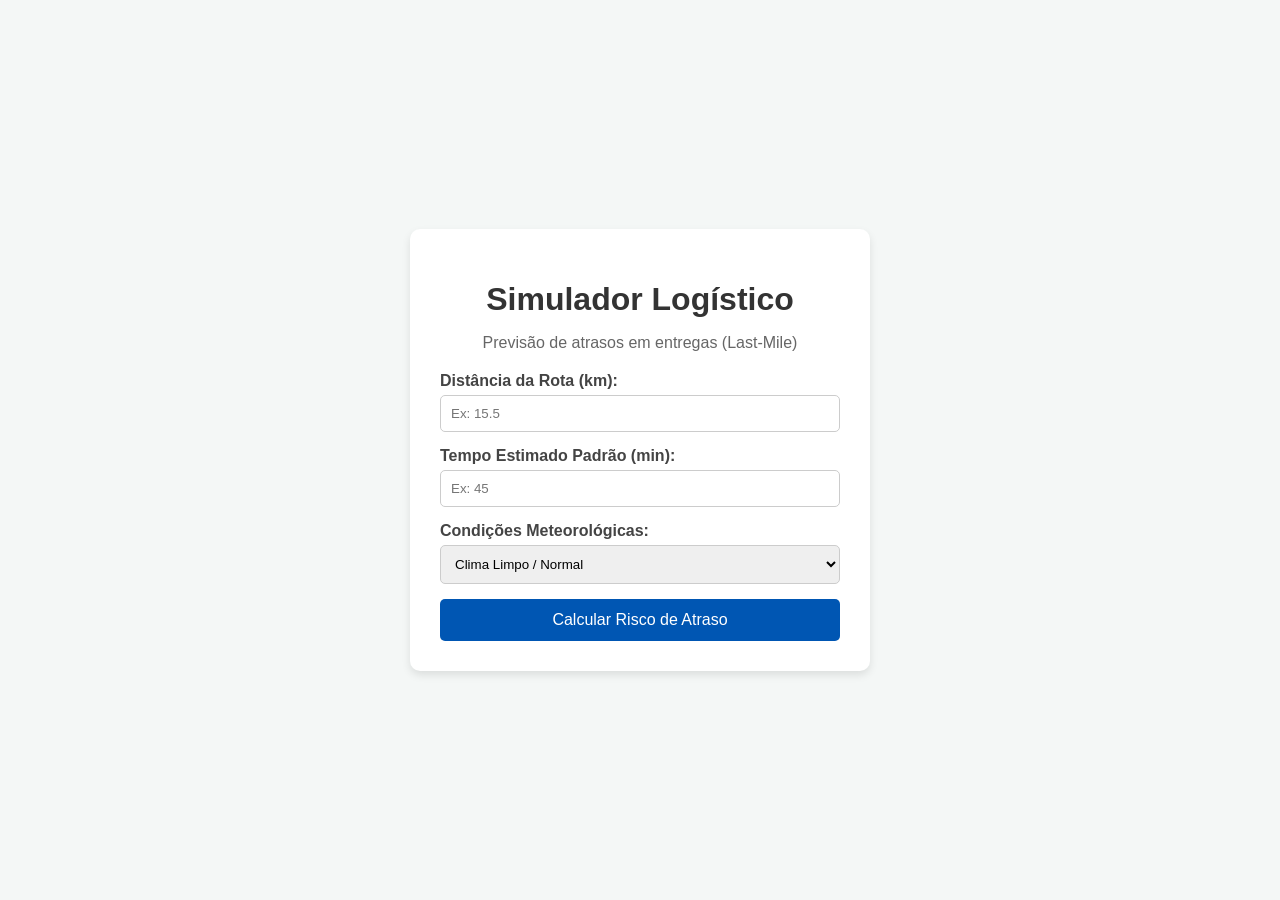
==== frontend/index.html @ e98363b5 "Commit inicial" ====
<!DOCTYPE html>
<html lang="pt-BR">
<head>
    <meta charset="UTF-8">
    <meta name="viewport" content="width=device-width, initial-scale=1.0">
    <title>Previsão de Atraso Last-Mile</title>
    <link rel="stylesheet" href="style.css">
</head>
<body>
    <div class="container">
        <h1>Simulador Logístico</h1>
        <p>Previsão de atrasos em entregas (Last-Mile)</p>

        <form id="form-previsao">
            <div class="form-group">
                <label for="distancia_km">Distância da Rota (km):</label>
                <input type="number" id="distancia_km" step="0.1" required placeholder="Ex: 15.5">
            </div>

            <div class="form-group">
                <label for="tempo_estimado_min">Tempo Estimado Padrão (min):</label>
                <input type="number" id="tempo_estimado_min" required placeholder="Ex: 45">
            </div>

            <div class="form-group">
                <label for="clima_severo">Condições Meteorológicas:</label>
                <select id="clima_severo">
                    <option value="0">Clima Limpo / Normal</option>
                    <option value="1">Chuva Forte / Clima Severo</option>
                </select>
            </div>

            <button type="submit">Calcular Risco de Atraso</button>
        </form>

        <div id="resultado-card" class="oculto">
            <h2 id="status-texto"></h2>
            <p>Probabilidade de Atraso: <span id="probabilidade-valor"></span></p>
        </div>
    </div>

    <script src="script.js"></script>
</body>
</html>
---- frontend/style.css ----
body {
    font-family: 'Segoe UI', Tahoma, Geneva, Verdana, sans-serif;
    background-color: #f4f7f6;
    display: flex;
    justify-content: center;
    align-items: center;
    height: 100vh;
    margin: 0;
}

.container {
    background-color: white;
    padding: 30px;
    border-radius: 10px;
    box-shadow: 0 4px 8px rgba(0,0,0,0.1);
    width: 100%;
    max-width: 400px;
}

h1 { color: #333; margin-bottom: 5px; text-align: center;}
p { color: #666; text-align: center; margin-bottom: 20px;}

.form-group { margin-bottom: 15px; }

label { display: block; font-weight: bold; margin-bottom: 5px; color: #444;}

input, select {
    width: 100%;
    padding: 10px;
    border: 1px solid #ccc;
    border-radius: 5px;
    box-sizing: border-box;
}

button {
    width: 100%;
    padding: 12px;
    background-color: #0056b3;
    color: white;
    border: none;
    border-radius: 5px;
    font-size: 16px;
    cursor: pointer;
    transition: background-color 0.3s;
}

button:hover { background-color: #004494; }

.oculto { display: none; }

#resultado-card {
    margin-top: 20px;
    padding: 15px;
    border-radius: 5px;
    text-align: center;
}

.risco-alto { background-color: #f8d7da; color: #721c24; border: 1px solid #f5c6cb; }
.risco-baixo { background-color: #d4edda; color: #155724; border: 1px solid #c3e6cb; }
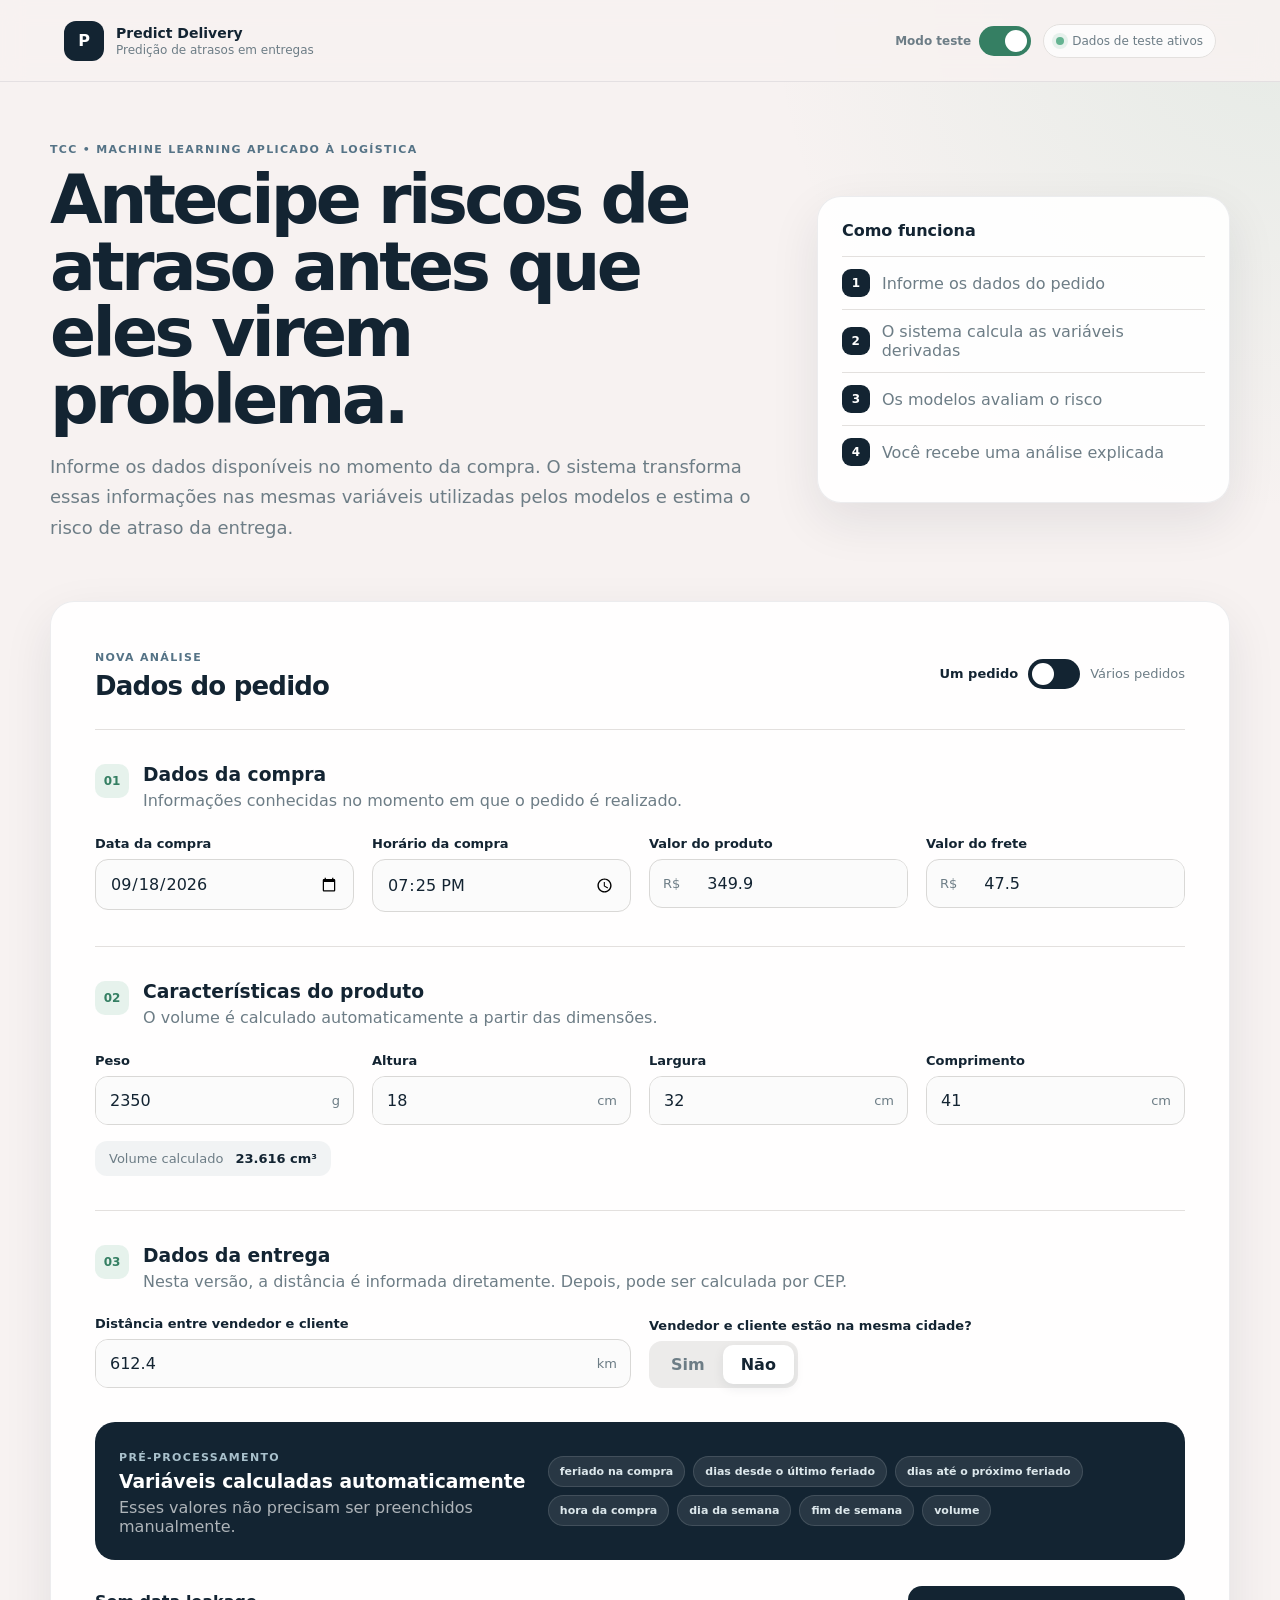
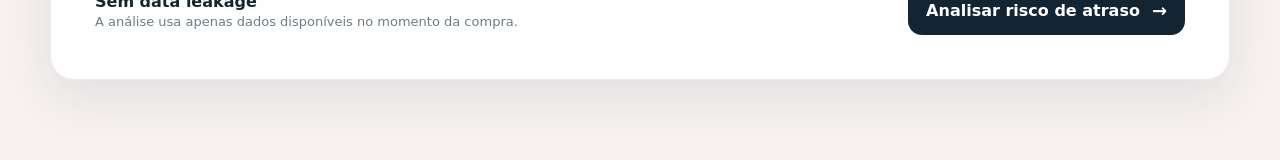
==== commit 5ce4f50e: "feat: add mock prediction functionality and batch analysis results" ====
--- a/frontend/index.html
+++ b/frontend/index.html
@@ -1,44 +1,287 @@
 <!DOCTYPE html>
 <html lang="pt-BR">
 <head>
-    <meta charset="UTF-8">
-    <meta name="viewport" content="width=device-width, initial-scale=1.0">
-    <title>Previsão de Atraso Last-Mile</title>
-    <link rel="stylesheet" href="style.css">
+  <meta charset="UTF-8" />
+  <meta name="viewport" content="width=device-width, initial-scale=1.0" />
+  <title>Predição de Atrasos em Entregas</title>
+  <link rel="stylesheet" href="css/style.css" />
 </head>
 <body>
-    <div class="container">
-        <h1>Simulador Logístico</h1>
-        <p>Previsão de atrasos em entregas (Last-Mile)</p>
-
-        <form id="form-previsao">
-            <div class="form-group">
-                <label for="distancia_km">Distância da Rota (km):</label>
-                <input type="number" id="distancia_km" step="0.1" required placeholder="Ex: 15.5">
-            </div>
-
-            <div class="form-group">
-                <label for="tempo_estimado_min">Tempo Estimado Padrão (min):</label>
-                <input type="number" id="tempo_estimado_min" required placeholder="Ex: 45">
-            </div>
-
-            <div class="form-group">
-                <label for="clima_severo">Condições Meteorológicas:</label>
-                <select id="clima_severo">
-                    <option value="0">Clima Limpo / Normal</option>
-                    <option value="1">Chuva Forte / Clima Severo</option>
-                </select>
-            </div>
-
-            <button type="submit">Calcular Risco de Atraso</button>
-        </form>
-
-        <div id="resultado-card" class="oculto">
-            <h2 id="status-texto"></h2>
-            <p>Probabilidade de Atraso: <span id="probabilidade-valor"></span></p>
-        </div>
+  <header class="topbar">
+    <div class="brand">
+      <div class="brand-mark">P</div>
+      <div>
+        <strong>Predict Delivery</strong>
+        <span>Predição de atrasos em entregas</span>
+      </div>
     </div>
-
-    <script src="script.js"></script>
+    <div class="topbar-actions">
+      <div class="app-mode-control">
+        <span id="appModeLabel">Modo teste</span>
+        <button type="button" id="appModeSwitch" class="mode-switch" role="switch" aria-checked="true"
+          aria-label="Alternar entre modo teste e API">
+          <span class="switch-thumb"></span>
+        </button>
+      </div>
+      <div class="api-status" id="apiStatus">
+        <span class="status-dot"></span>
+        <span>Verificando backend...</span>
+      </div>
+    </div>
+  </header>
+
+  <main class="page-shell">
+    <section class="hero">
+      <div>
+        <span class="eyebrow">TCC • Machine Learning aplicado à logística</span>
+        <h1>Antecipe riscos de atraso antes que eles virem problema.</h1>
+        <p>
+          Informe os dados disponíveis no momento da compra. O sistema transforma
+          essas informações nas mesmas variáveis utilizadas pelos modelos e estima
+          o risco de atraso da entrega.
+        </p>
+      </div>
+      <aside class="hero-card">
+        <strong>Como funciona</strong>
+        <div class="flow-step"><span>1</span> Informe os dados do pedido</div>
+        <div class="flow-step"><span>2</span> O sistema calcula as variáveis derivadas</div>
+        <div class="flow-step"><span>3</span> Os modelos avaliam o risco</div>
+        <div class="flow-step"><span>4</span> Você recebe uma análise explicada</div>
+      </aside>
+    </section>
+
+    <section class="form-card">
+      <div class="section-heading">
+        <div>
+          <span class="eyebrow">Nova análise</span>
+          <h2 id="analysisTitle">Dados do pedido</h2>
+        </div>
+        <div class="simulation-mode" role="group" aria-label="Modo de simulação">
+          <span id="singleModeLabel" class="mode-label active">Um pedido</span>
+          <button type="button" id="simulationMode" class="mode-switch" role="switch"
+            aria-checked="false" aria-label="Simular vários pedidos por CSV"
+            aria-describedby="singleModeLabel batchModeLabel" aria-controls="predictionForm batchPanel">
+            <span class="switch-thumb"></span>
+          </button>
+          <span id="batchModeLabel" class="mode-label">Vários pedidos</span>
+        </div>
+      </div>
+
+      <form id="predictionForm">
+        <div class="form-section">
+          <div class="form-section-title">
+            <span class="number">01</span>
+            <div>
+              <h3>Dados da compra</h3>
+              <p>Informações conhecidas no momento em que o pedido é realizado.</p>
+            </div>
+          </div>
+
+          <div class="grid grid-4">
+            <label>
+              <span>Data da compra</span>
+              <input id="purchaseDate" name="purchaseDate" type="date" required />
+            </label>
+
+            <label>
+              <span>Horário da compra</span>
+              <input id="purchaseTime" name="purchaseTime" type="time" required />
+            </label>
+
+            <label>
+              <span>Valor do produto</span>
+              <div class="input-prefix">
+                <span>R$</span>
+                <input id="price" name="price" type="number" step="0.01" min="0" required />
+              </div>
+            </label>
+
+            <label>
+              <span>Valor do frete</span>
+              <div class="input-prefix">
+                <span>R$</span>
+                <input id="freightValue" name="freightValue" type="number" step="0.01" min="0" required />
+              </div>
+            </label>
+          </div>
+        </div>
+
+        <div class="form-section">
+          <div class="form-section-title">
+            <span class="number">02</span>
+            <div>
+              <h3>Características do produto</h3>
+              <p>O volume é calculado automaticamente a partir das dimensões.</p>
+            </div>
+          </div>
+
+          <div class="grid grid-4">
+            <label>
+              <span>Peso</span>
+              <div class="input-suffix">
+                <input id="weight" name="weight" type="number" step="1" min="1" required />
+                <span>g</span>
+              </div>
+            </label>
+
+            <label>
+              <span>Altura</span>
+              <div class="input-suffix">
+                <input id="height" name="height" type="number" step="0.1" min="0.1" required />
+                <span>cm</span>
+              </div>
+            </label>
+
+            <label>
+              <span>Largura</span>
+              <div class="input-suffix">
+                <input id="width" name="width" type="number" step="0.1" min="0.1" required />
+                <span>cm</span>
+              </div>
+            </label>
+
+            <label>
+              <span>Comprimento</span>
+              <div class="input-suffix">
+                <input id="length" name="length" type="number" step="0.1" min="0.1" required />
+                <span>cm</span>
+              </div>
+            </label>
+          </div>
+
+          <div class="derived-box">
+            <span>Volume calculado</span>
+            <strong id="volumePreview">0 cm³</strong>
+          </div>
+        </div>
+
+        <div class="form-section">
+          <div class="form-section-title">
+            <span class="number">03</span>
+            <div>
+              <h3>Dados da entrega</h3>
+              <p>Nesta versão, a distância é informada diretamente. Depois, pode ser calculada por CEP.</p>
+            </div>
+          </div>
+
+          <div class="grid grid-2">
+            <label>
+              <span>Distância entre vendedor e cliente</span>
+              <div class="input-suffix">
+                <input id="distance" name="distance" type="number" step="0.1" min="0" required />
+                <span>km</span>
+              </div>
+            </label>
+
+            <label class="toggle-field">
+              <span>Vendedor e cliente estão na mesma cidade?</span>
+              <div class="segmented" role="group" aria-label="Mesma cidade">
+                <button type="button" class="segmented-option active" data-value="1">Sim</button>
+                <button type="button" class="segmented-option" data-value="0">Não</button>
+              </div>
+              <input type="hidden" id="sameCity" value="1" />
+            </label>
+          </div>
+        </div>
+
+        <div class="features-preview">
+          <div>
+            <span class="eyebrow">Pré-processamento</span>
+            <h3>Variáveis calculadas automaticamente</h3>
+            <p>Esses valores não precisam ser preenchidos manualmente.</p>
+          </div>
+          <div class="feature-chips" id="featureChips">
+            <span>feriado na compra</span>
+            <span>dias desde o último feriado</span>
+            <span>dias até o próximo feriado</span>
+            <span>hora da compra</span>
+            <span>dia da semana</span>
+            <span>fim de semana</span>
+            <span>volume</span>
+          </div>
+        </div>
+
+        <div class="submit-row">
+          <div class="privacy-note">
+            <strong>Sem data leakage</strong>
+            <span>A análise usa apenas dados disponíveis no momento da compra.</span>
+          </div>
+          <button type="submit" class="button primary" id="submitButton">
+            <span>Analisar risco de atraso</span>
+            <span class="arrow">→</span>
+          </button>
+        </div>
+      </form>
+
+      <form id="batchPanel" aria-labelledby="batchTitle" hidden>
+        <div class="form-section">
+          <div class="form-section-title">
+            <span class="number">01</span>
+            <div>
+              <h3 id="batchTitle">Adicionar arquivo CSV</h3>
+              <p>Selecione um arquivo com os pedidos que deseja analisar em conjunto.</p>
+            </div>
+          </div>
+          <div class="csv-upload">
+            <label for="csvFile"><span>Arquivo de pedidos</span></label>
+            <input id="csvFile" name="csvFile" type="file" accept=".csv,text/csv"
+              aria-describedby="csvHelp csvStatus" />
+            <p id="csvHelp">Formato .csv. O arquivo será enviado para análise quando você clicar no botão abaixo.</p>
+            <p id="csvStatus" role="status" aria-live="polite">Nenhum arquivo selecionado.</p>
+            <div class="csv-actions">
+              <a class="button ghost compact" href="exemplo-pedidos.csv" download>Baixar CSV de exemplo</a>
+              <button type="button" class="button ghost compact" id="removeCsv" hidden>Remover arquivo</button>
+            </div>
+          </div>
+        </div>
+
+        <div class="features-preview">
+          <div>
+            <span class="eyebrow">Pré-processamento</span>
+            <h3>Variáveis calculadas automaticamente</h3>
+            <p>O sistema aplica o mesmo tratamento a todos os pedidos do arquivo.</p>
+          </div>
+          <div class="feature-chips">
+            <span>feriado na compra</span>
+            <span>dias desde o último feriado</span>
+            <span>dias até o próximo feriado</span>
+            <span>hora da compra</span>
+            <span>dia da semana</span>
+            <span>fim de semana</span>
+            <span>volume</span>
+          </div>
+        </div>
+
+        <div class="submit-row">
+          <div class="privacy-note">
+            <strong>Análise em lote</strong>
+            <span>Todos os pedidos do arquivo serão enviados para a análise de risco.</span>
+          </div>
+          <button type="submit" class="button primary" id="batchSubmitButton" disabled>
+            <span>Analisar risco de atraso</span>
+            <span class="arrow">→</span>
+          </button>
+        </div>
+      </form>
+    </section>
+  </main>
+
+  <div class="loading-overlay hidden" id="loadingOverlay" aria-live="polite">
+    <div class="loading-card">
+      <div class="spinner"></div>
+      <h2>Analisando pedido...</h2>
+      <p>O sistema está processando as informações e executando os modelos preditivos.</p>
+      <div class="loading-steps">
+        <div class="loading-step active"><span></span>Processando informações da compra</div>
+        <div class="loading-step"><span></span>Calculando variáveis derivadas</div>
+        <div class="loading-step"><span></span>Executando modelos preditivos</div>
+        <div class="loading-step"><span></span>Preparando a explicação do resultado</div>
+      </div>
+    </div>
+  </div>
+
+  <script src="js/app-mode.js"></script>
+  <script src="js/mock-data.js"></script>
+  <script src="js/form.js"></script>
 </body>
-</html>+</html>
--- a/frontend/css/style.css
+++ b/frontend/css/style.css
@@ -0,0 +1,1023 @@
+:root {
+  --bg: #f7f2f1;
+  --surface: #ffffff;
+  --navy: #132432;
+  --navy-soft: #203746;
+  --green: #64b391;
+  --orange: #ff7d49;
+  --blue-gray: #557386;
+  --teal: #5a9f8d;
+  --muted: #6d7d86;
+  --line: #e3e0de;
+  --shadow: 0 18px 50px rgba(19, 36, 50, 0.09);
+  --radius: 24px;
+  --radius-sm: 15px;
+}
+
+* {
+  box-sizing: border-box;
+}
+
+html {
+  scroll-behavior: smooth;
+}
+
+body {
+  margin: 0;
+  font-family: Inter, ui-sans-serif, system-ui, -apple-system, BlinkMacSystemFont, "Segoe UI", sans-serif;
+  color: var(--navy);
+  background:
+    radial-gradient(circle at top right, rgba(100,179,145,.12), transparent 32rem),
+    var(--bg);
+  min-height: 100vh;
+}
+
+button, input {
+  font: inherit;
+}
+
+a {
+  color: inherit;
+  text-decoration: none;
+}
+
+.topbar {
+  min-height: 82px;
+  padding: 18px clamp(20px, 5vw, 72px);
+  display: flex;
+  align-items: center;
+  justify-content: space-between;
+  border-bottom: 1px solid rgba(19,36,50,.08);
+  background: rgba(247,242,241,.88);
+  backdrop-filter: blur(12px);
+  position: sticky;
+  top: 0;
+  z-index: 20;
+}
+
+.brand {
+  display: flex;
+  align-items: center;
+  gap: 12px;
+}
+
+.brand-mark {
+  width: 40px;
+  height: 40px;
+  border-radius: 12px;
+  display: grid;
+  place-items: center;
+  background: var(--navy);
+  color: white;
+  font-weight: 800;
+}
+
+.brand strong,
+.brand span {
+  display: block;
+}
+
+.brand strong {
+  font-size: 14px;
+}
+
+.brand span {
+  color: var(--muted);
+  font-size: 12px;
+  margin-top: 2px;
+}
+
+.api-status {
+  display: flex;
+  gap: 8px;
+  align-items: center;
+  padding: 9px 12px;
+  border: 1px solid var(--line);
+  border-radius: 999px;
+  color: var(--muted);
+  font-size: 12px;
+  background: rgba(255,255,255,.7);
+}
+
+.status-dot {
+  width: 8px;
+  height: 8px;
+  border-radius: 50%;
+  background: #c8a063;
+  box-shadow: 0 0 0 4px rgba(200,160,99,.13);
+}
+
+.api-status.online .status-dot {
+  background: var(--green);
+  box-shadow: 0 0 0 4px rgba(100,179,145,.15);
+}
+
+.api-status.offline .status-dot {
+  background: var(--orange);
+  box-shadow: 0 0 0 4px rgba(255,125,73,.15);
+}
+
+.page-shell {
+  width: min(1180px, calc(100% - 40px));
+  margin: 0 auto;
+  padding: 56px 0 80px;
+}
+
+.hero {
+  display: grid;
+  grid-template-columns: 1.4fr .8fr;
+  gap: 44px;
+  align-items: center;
+  margin-bottom: 40px;
+}
+
+.hero h1,
+.result-header h1 {
+  font-size: clamp(38px, 6vw, 68px);
+  line-height: .98;
+  letter-spacing: -0.055em;
+  max-width: 850px;
+  margin: 10px 0 18px;
+}
+
+.hero p,
+.result-header p {
+  color: var(--muted);
+  font-size: 18px;
+  line-height: 1.7;
+  max-width: 760px;
+}
+
+.eyebrow {
+  text-transform: uppercase;
+  letter-spacing: .12em;
+  font-size: 11px;
+  font-weight: 800;
+  color: var(--blue-gray);
+}
+
+.hero-card,
+.form-card,
+.panel,
+.result-card {
+  background: rgba(255,255,255,.9);
+  border: 1px solid rgba(19,36,50,.08);
+  border-radius: var(--radius);
+  box-shadow: var(--shadow);
+}
+
+.hero-card {
+  padding: 24px;
+}
+
+.hero-card > strong {
+  display: block;
+  margin-bottom: 16px;
+}
+
+.flow-step {
+  display: flex;
+  align-items: center;
+  gap: 12px;
+  padding: 12px 0;
+  color: var(--muted);
+  border-top: 1px solid var(--line);
+}
+
+.flow-step span {
+  width: 28px;
+  height: 28px;
+  border-radius: 9px;
+  background: var(--navy);
+  color: white;
+  display: grid;
+  place-items: center;
+  font-size: 12px;
+  font-weight: 800;
+}
+
+.form-card {
+  padding: clamp(24px, 4vw, 44px);
+}
+
+.section-heading,
+.panel-heading,
+.result-header,
+.submit-row {
+  display: flex;
+  justify-content: space-between;
+  gap: 20px;
+  align-items: center;
+}
+
+.section-heading h2,
+.panel-heading h2 {
+  margin: 6px 0 0;
+  font-size: 26px;
+  letter-spacing: -.03em;
+}
+
+.form-section {
+  padding: 34px 0;
+  border-top: 1px solid var(--line);
+}
+
+.form-section:first-of-type {
+  margin-top: 28px;
+}
+
+.form-section-title {
+  display: flex;
+  gap: 14px;
+  align-items: flex-start;
+  margin-bottom: 22px;
+}
+
+.form-section-title h3 {
+  margin: 0 0 4px;
+}
+
+.form-section-title p,
+.panel-description {
+  margin: 0;
+  color: var(--muted);
+  line-height: 1.55;
+}
+
+.number {
+  min-width: 34px;
+  height: 34px;
+  border-radius: 10px;
+  display: grid;
+  place-items: center;
+  background: rgba(100,179,145,.16);
+  color: #357f63;
+  font-weight: 800;
+  font-size: 12px;
+}
+
+.grid {
+  display: grid;
+  gap: 18px;
+}
+
+.grid-4 {
+  grid-template-columns: repeat(4, minmax(0, 1fr));
+}
+
+.grid-2 {
+  grid-template-columns: repeat(2, minmax(0, 1fr));
+}
+
+label > span:first-child {
+  display: block;
+  font-weight: 700;
+  font-size: 13px;
+  margin-bottom: 8px;
+}
+
+input {
+  width: 100%;
+  border: 1px solid #d9d8d6;
+  background: #fbfbfb;
+  color: var(--navy);
+  border-radius: 13px;
+  padding: 14px 14px;
+  outline: none;
+  transition: .2s;
+}
+
+input:focus {
+  border-color: var(--green);
+  box-shadow: 0 0 0 4px rgba(100,179,145,.14);
+}
+
+.input-prefix,
+.input-suffix {
+  display: flex;
+  align-items: center;
+  background: #fbfbfb;
+  border: 1px solid #d9d8d6;
+  border-radius: 13px;
+  overflow: hidden;
+}
+
+.input-prefix:focus-within,
+.input-suffix:focus-within {
+  border-color: var(--green);
+  box-shadow: 0 0 0 4px rgba(100,179,145,.14);
+}
+
+.input-prefix span,
+.input-suffix span {
+  padding: 0 13px;
+  color: var(--muted);
+  font-size: 13px;
+  white-space: nowrap;
+}
+
+.input-prefix input,
+.input-suffix input {
+  border: 0;
+  border-radius: 0;
+  box-shadow: none !important;
+}
+
+.derived-box {
+  margin-top: 16px;
+  display: inline-flex;
+  gap: 12px;
+  padding: 10px 14px;
+  border-radius: 12px;
+  background: rgba(85,115,134,.08);
+  color: var(--muted);
+  font-size: 13px;
+}
+
+.derived-box strong {
+  color: var(--navy);
+}
+
+.toggle-field {
+  display: flex;
+  flex-direction: column;
+  justify-content: flex-end;
+}
+
+.segmented {
+  display: flex;
+  padding: 4px;
+  border-radius: 13px;
+  background: #ecebea;
+  width: fit-content;
+}
+
+.segmented-option {
+  border: 0;
+  background: transparent;
+  color: var(--muted);
+  padding: 10px 18px;
+  border-radius: 10px;
+  cursor: pointer;
+  font-weight: 700;
+}
+
+.segmented-option.active {
+  background: white;
+  color: var(--navy);
+  box-shadow: 0 4px 12px rgba(19,36,50,.08);
+}
+
+.features-preview {
+  display: grid;
+  grid-template-columns: .8fr 1.2fr;
+  gap: 20px;
+  padding: 24px;
+  border-radius: 20px;
+  background: var(--navy);
+  color: white;
+}
+
+.features-preview h3 {
+  margin: 6px 0 6px;
+}
+
+.features-preview p {
+  margin: 0;
+  color: rgba(255,255,255,.66);
+}
+
+.features-preview .eyebrow {
+  color: #a9c1cc;
+}
+
+.feature-chips {
+  display: flex;
+  flex-wrap: wrap;
+  gap: 8px;
+  align-content: center;
+}
+
+.feature-chips span,
+.tag {
+  border-radius: 999px;
+  padding: 8px 11px;
+  background: rgba(255,255,255,.09);
+  border: 1px solid rgba(255,255,255,.12);
+  color: #dce7eb;
+  font-size: 11px;
+  font-weight: 700;
+}
+
+.submit-row {
+  margin-top: 26px;
+}
+
+.privacy-note {
+  display: flex;
+  flex-direction: column;
+  gap: 3px;
+}
+
+.privacy-note span {
+  color: var(--muted);
+  font-size: 13px;
+}
+
+.button {
+  border: 0;
+  border-radius: 14px;
+  padding: 14px 18px;
+  font-weight: 800;
+  cursor: pointer;
+  display: inline-flex;
+  gap: 12px;
+  align-items: center;
+  justify-content: center;
+  transition: .2s ease;
+}
+
+.button:hover {
+  transform: translateY(-1px);
+}
+
+.topbar-actions,
+.app-mode-control {
+  display: flex;
+  align-items: center;
+  gap: 12px;
+}
+
+.app-mode-control {
+  gap: 8px;
+  color: var(--muted);
+  font-size: 12px;
+  font-weight: 700;
+}
+
+.button:disabled {
+  opacity: .45;
+  cursor: not-allowed;
+  transform: none;
+}
+
+.button.primary {
+  background: var(--navy);
+  color: white;
+}
+
+.button.ghost {
+  background: white;
+  color: var(--navy);
+  border: 1px solid var(--line);
+}
+
+.button.compact {
+  padding: 10px 14px;
+  font-size: 12px;
+}
+
+.arrow {
+  font-size: 18px;
+}
+
+.loading-overlay {
+  position: fixed;
+  inset: 0;
+  background: rgba(19,36,50,.52);
+  backdrop-filter: blur(9px);
+  display: grid;
+  place-items: center;
+  z-index: 50;
+  padding: 20px;
+}
+
+.loading-overlay.hidden {
+  display: none;
+}
+
+.loading-card {
+  width: min(520px, 100%);
+  padding: 36px;
+  background: white;
+  border-radius: 28px;
+  box-shadow: 0 24px 80px rgba(0,0,0,.22);
+}
+
+.loading-card h2 {
+  margin-bottom: 6px;
+}
+
+.loading-card p {
+  color: var(--muted);
+  line-height: 1.5;
+}
+
+.spinner {
+  width: 46px;
+  height: 46px;
+  border-radius: 50%;
+  border: 4px solid #e8e8e8;
+  border-top-color: var(--green);
+  animation: spin 1s linear infinite;
+}
+
+@keyframes spin {
+  to { transform: rotate(360deg); }
+}
+
+.loading-steps {
+  margin-top: 22px;
+  display: grid;
+  gap: 10px;
+}
+
+.loading-step {
+  color: #9aa4aa;
+  display: flex;
+  align-items: center;
+  gap: 10px;
+  font-size: 13px;
+}
+
+.loading-step span {
+  width: 8px;
+  height: 8px;
+  background: #dadada;
+  border-radius: 50%;
+}
+
+.loading-step.active {
+  color: var(--navy);
+  font-weight: 700;
+}
+
+.loading-step.active span {
+  background: var(--green);
+}
+
+.result-page {
+  padding-top: 42px;
+}
+
+.result-header {
+  margin-bottom: 28px;
+}
+
+.result-header h1 {
+  font-size: clamp(36px, 5vw, 56px);
+}
+
+.analysis-id {
+  border: 1px solid var(--line);
+  border-radius: 14px;
+  padding: 12px 14px;
+  background: rgba(255,255,255,.7);
+  color: var(--muted);
+  font-size: 12px;
+}
+
+.result-grid,
+.dashboard-grid {
+  display: grid;
+  grid-template-columns: repeat(2, minmax(0, 1fr));
+  gap: 22px;
+  margin-bottom: 22px;
+}
+
+.result-card,
+.panel {
+  padding: 28px;
+}
+
+.prediction-card h2 {
+  font-size: 30px;
+  margin: 14px 0 8px;
+  letter-spacing: -.03em;
+}
+
+.prediction-card p {
+  color: var(--muted);
+  line-height: 1.65;
+}
+
+.prediction-badge {
+  margin-top: 18px;
+  display: inline-flex;
+  padding: 9px 13px;
+  border-radius: 999px;
+  font-size: 12px;
+  font-weight: 900;
+  letter-spacing: .05em;
+}
+
+.prediction-card.delay .prediction-badge {
+  background: rgba(255,125,73,.14);
+  color: #c65427;
+}
+
+.prediction-card.ontime .prediction-badge {
+  background: rgba(100,179,145,.15);
+  color: #2e7a5b;
+}
+
+.model-caption {
+  margin-top: 24px;
+  font-size: 12px;
+  color: var(--muted);
+  padding-top: 16px;
+  border-top: 1px solid var(--line);
+}
+
+.probability-number {
+  font-size: 72px;
+  font-weight: 900;
+  letter-spacing: -.06em;
+  margin: 18px 0 10px;
+}
+
+.risk-track {
+  height: 15px;
+  background: linear-gradient(90deg, rgba(100,179,145,.18), rgba(255,125,73,.18));
+  border-radius: 999px;
+  overflow: hidden;
+}
+
+.risk-fill {
+  height: 100%;
+  width: 0;
+  border-radius: inherit;
+  background: linear-gradient(90deg, var(--green), var(--orange));
+  transition: width 1s ease;
+}
+
+.risk-scale {
+  display: flex;
+  justify-content: space-between;
+  color: var(--muted);
+  font-size: 10px;
+  margin-top: 8px;
+}
+
+.risk-level {
+  margin-top: 22px;
+}
+
+.panel {
+  margin-bottom: 22px;
+}
+
+.panel-wide {
+  min-width: 0;
+}
+
+.panel-heading {
+  align-items: flex-start;
+}
+
+.panel-heading .tag {
+  background: rgba(85,115,134,.08);
+  color: var(--blue-gray);
+  border-color: rgba(85,115,134,.12);
+}
+
+.panel-description {
+  margin: 8px 0 22px;
+}
+
+.bar-chart {
+  display: grid;
+  gap: 15px;
+}
+
+.bar-row {
+  display: grid;
+  grid-template-columns: minmax(150px, .8fr) 2.5fr 52px;
+  align-items: center;
+  gap: 14px;
+  font-size: 13px;
+}
+
+.bar-track {
+  height: 10px;
+  border-radius: 999px;
+  background: #edf0f1;
+  overflow: hidden;
+}
+
+.bar-value {
+  height: 100%;
+  background: linear-gradient(90deg, var(--green), var(--blue-gray));
+  border-radius: inherit;
+}
+
+.bar-percent {
+  text-align: right;
+  color: var(--muted);
+  font-weight: 700;
+}
+
+.recommendation {
+  min-height: 170px;
+  border-radius: 18px;
+  padding: 20px;
+  background: rgba(100,179,145,.1);
+  line-height: 1.65;
+}
+
+.recommendation.high {
+  background: rgba(255,125,73,.1);
+}
+
+.recommendation strong {
+  display: block;
+  margin-bottom: 8px;
+  font-size: 18px;
+}
+
+.model-comparison {
+  display: grid;
+  gap: 13px;
+}
+
+.model-row {
+  display: grid;
+  grid-template-columns: 150px 1fr 62px 88px;
+  align-items: center;
+  gap: 12px;
+}
+
+.model-name {
+  font-weight: 800;
+  font-size: 13px;
+}
+
+.model-track {
+  height: 11px;
+  background: #edf0f1;
+  border-radius: 999px;
+  overflow: hidden;
+}
+
+.model-fill {
+  height: 100%;
+  border-radius: inherit;
+  background: var(--blue-gray);
+}
+
+.model-prediction {
+  padding: 6px 8px;
+  border-radius: 999px;
+  font-size: 10px;
+  font-weight: 900;
+  text-align: center;
+}
+
+.model-prediction.delay {
+  background: rgba(255,125,73,.13);
+  color: #c65427;
+}
+
+.model-prediction.ontime {
+  background: rgba(100,179,145,.14);
+  color: #2e7a5b;
+}
+
+.cluster-card {
+  display: flex;
+  gap: 14px;
+  align-items: center;
+  margin-top: 22px;
+  padding: 18px;
+  border: 1px solid var(--line);
+  border-radius: 18px;
+}
+
+.cluster-icon {
+  width: 42px;
+  height: 42px;
+  display: grid;
+  place-items: center;
+  background: rgba(100,179,145,.14);
+  border-radius: 13px;
+  font-size: 20px;
+}
+
+.cluster-card p {
+  margin: 4px 0 0;
+  color: var(--muted);
+  line-height: 1.5;
+  font-size: 13px;
+}
+
+.stats-grid {
+  display: grid;
+  grid-template-columns: repeat(3, 1fr);
+  gap: 10px;
+  margin-top: 12px;
+}
+
+.stat {
+  padding: 14px;
+  border-radius: 14px;
+  background: #f7f7f7;
+}
+
+.stat span,
+.stat strong {
+  display: block;
+}
+
+.stat span {
+  font-size: 10px;
+  color: var(--muted);
+  text-transform: uppercase;
+  letter-spacing: .06em;
+}
+
+.stat strong {
+  margin-top: 5px;
+}
+
+.pattern-status {
+  margin-top: 22px;
+  padding: 20px;
+  border-radius: 18px;
+  background: rgba(100,179,145,.1);
+  line-height: 1.6;
+}
+
+.pattern-status.outlier {
+  background: rgba(255,125,73,.1);
+}
+
+.pattern-status strong {
+  display: block;
+  margin-bottom: 6px;
+}
+
+/* #pcaCanvas {
+  width: 100%;
+  height: 360px;
+  border: 1px solid var(--line);
+  border-radius: 18px;
+  background: linear-gradient(#fbfbfb 1px, transparent 1px),
+              linear-gradient(90deg, #fbfbfb 1px, transparent 1px);
+  background-size: 36px 36px;
+}
+
+.pca-legend {
+  display: flex;
+  gap: 18px;
+  color: var(--muted);
+  font-size: 12px;
+  margin-top: 10px;
+} */
+
+.legend-dot {
+  display: inline-block;
+  width: 9px;
+  height: 9px;
+  border-radius: 50%;
+  margin-right: 6px;
+}
+
+.legend-dot.historical {
+  background: #a7b5bc;
+}
+
+.legend-dot.current {
+  background: var(--orange);
+}
+
+.input-summary {
+  display: grid;
+  grid-template-columns: repeat(4, minmax(0, 1fr));
+  gap: 12px;
+  margin-top: 20px;
+}
+
+.summary-item {
+  padding: 14px;
+  border-radius: 14px;
+  border: 1px solid var(--line);
+}
+
+.summary-item span,
+.summary-item strong {
+  display: block;
+}
+
+.summary-item span {
+  color: var(--muted);
+  font-size: 11px;
+}
+
+.summary-item strong {
+  margin-top: 5px;
+  font-size: 14px;
+}
+
+.bottom-actions {
+  display: flex;
+  justify-content: center;
+  margin-top: 32px;
+}
+
+@media (max-width: 900px) {
+  .hero,
+  .features-preview,
+  .result-grid,
+  .dashboard-grid {
+    grid-template-columns: 1fr;
+  }
+
+  .grid-4,
+  .grid-2,
+  .input-summary {
+    grid-template-columns: repeat(2, minmax(0, 1fr));
+  }
+
+  .model-row {
+    grid-template-columns: 115px 1fr 54px;
+  }
+
+  .model-prediction {
+    display: none;
+  }
+}
+
+@media (max-width: 620px) {
+  .page-shell {
+    width: min(100% - 24px, 1180px);
+    padding-top: 32px;
+  }
+
+  .topbar {
+    padding: 14px 16px;
+  }
+
+  .api-status {
+    display: none;
+  }
+
+  .grid-4,
+  .grid-2,
+  .input-summary,
+  .stats-grid {
+    grid-template-columns: 1fr;
+  }
+
+  .section-heading,
+  .submit-row,
+  .result-header {
+    align-items: flex-start;
+    flex-direction: column;
+  }
+
+  .submit-row .button {
+    width: 100%;
+  }
+
+  .bar-row {
+    grid-template-columns: 115px 1fr 42px;
+  }
+
+  .result-card,
+  .panel,
+  .form-card {
+    padding: 22px;
+  }
+}
+
+/* Seletor de simulação e seleção local de CSV. */
+[hidden] { display: none !important; }
+.simulation-mode { display: flex; align-items: center; gap: 10px; }
+.mode-label { font-size: 13px; color: var(--muted); }
+.mode-label.active { color: var(--navy); font-weight: 800; }
+.mode-switch { flex-shrink: 0; width: 52px; height: 30px; border: 0; border-radius: 999px; padding: 4px; background: var(--navy); cursor: pointer; }
+.switch-thumb { display: block; width: 22px; height: 22px; border-radius: 50%; background: white; transition: transform .2s ease; }
+.mode-switch[aria-checked="true"] { background: #357f63; }
+.mode-switch[aria-checked="true"] .switch-thumb { transform: translateX(22px); }
+.mode-switch:focus-visible, #removeCsv:focus-visible { outline: 3px solid var(--blue-gray); outline-offset: 4px; }
+.csv-upload { padding: clamp(16px, 3vw, 28px); border: 2px dashed var(--line); border-radius: var(--radius-sm); background: #fbfbfb; }
+.csv-upload input { background: white; }
+.csv-upload input::file-selector-button { border: 0; border-radius: 8px; padding: 10px 12px; margin-right: 12px; background: var(--navy); color: white; cursor: pointer; }
+.csv-upload p { color: var(--muted); font-size: 13px; line-height: 1.6; overflow-wrap: anywhere; }
+.csv-upload .csv-error { color: #a23b22; }
+.csv-actions { display: flex; flex-wrap: wrap; gap: 10px; margin-top: 14px; }
+.batch-summary { display: grid; grid-template-columns: repeat(3, minmax(0, 1fr)); gap: 14px; margin: 24px 0; }
+.batch-stat { padding: 18px; border: 1px solid var(--line); border-radius: 16px; background: #fbfbfb; }
+.batch-stat span, .batch-stat strong { display: block; }
+.batch-stat span { color: var(--muted); font-size: 12px; }
+.batch-stat strong { margin-top: 5px; font-size: 28px; }
+.batch-table-wrap { overflow-x: auto; border: 1px solid var(--line); border-radius: 16px; }
+.batch-table { width: 100%; border-collapse: collapse; min-width: 640px; }
+.batch-table th, .batch-table td { padding: 14px 16px; text-align: left; border-bottom: 1px solid var(--line); font-size: 13px; }
+.batch-table th { color: var(--muted); text-transform: uppercase; letter-spacing: .06em; font-size: 10px; background: #fbfbfb; }
+.batch-table tr:last-child td { border-bottom: 0; }
+.batch-result-tag { display: inline-block; padding: 6px 9px; border-radius: 999px; font-size: 10px; font-weight: 900; }
+.batch-result-tag.delay { background: rgba(255,125,73,.13); color: #c65427; }
+.batch-result-tag.ontime { background: rgba(100,179,145,.14); color: #2e7a5b; }
+@media (max-width: 620px) { .topbar-actions .app-mode-control { display: none; } .batch-summary { grid-template-columns: 1fr; } }
+@media (prefers-reduced-motion: reduce) { .switch-thumb { transition: none; } }
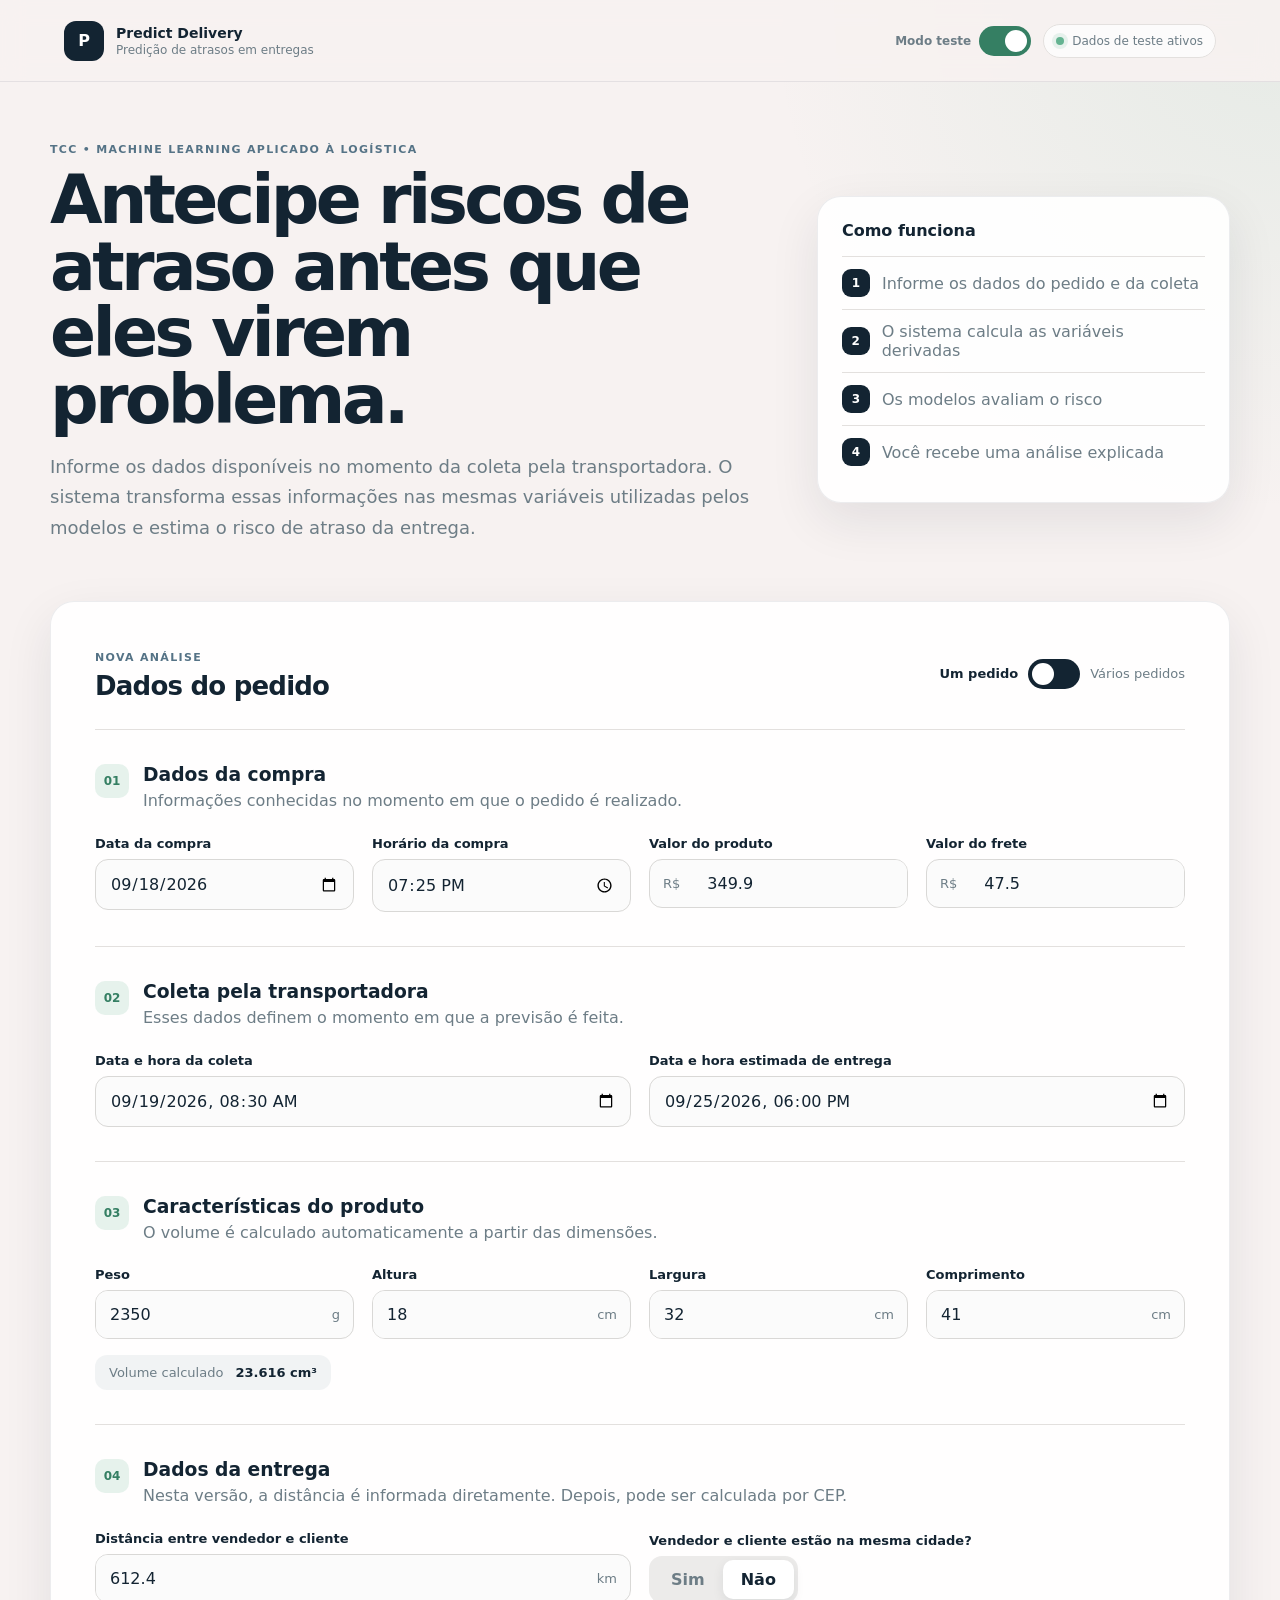
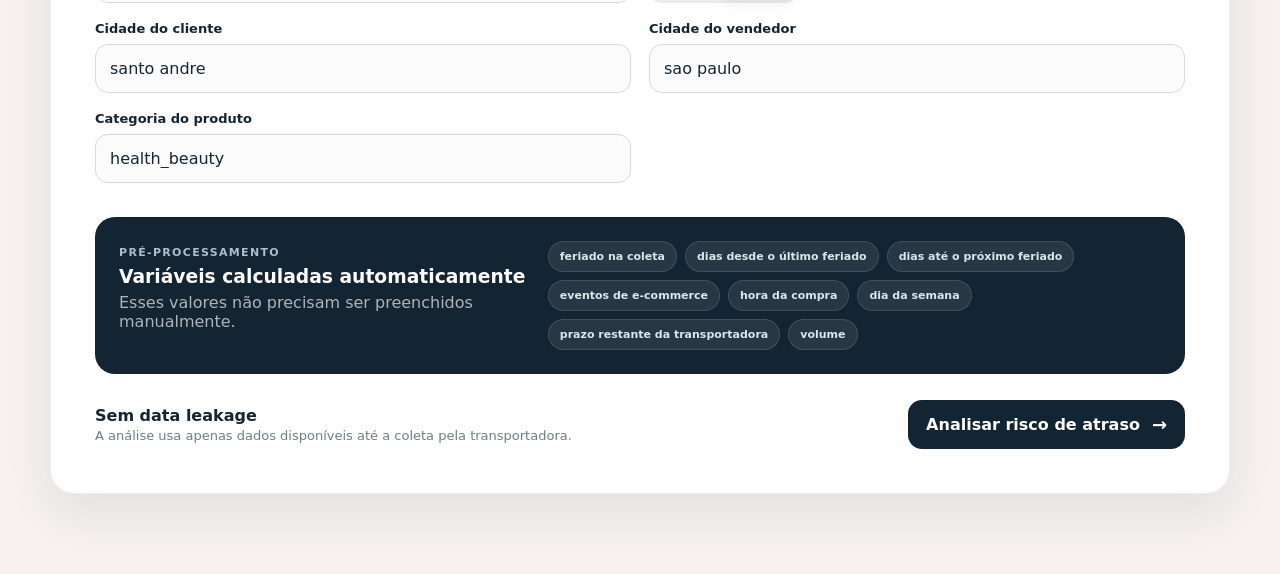
==== commit 6d3dd4cc: "Correção do frontend, da API e separação do pré-processamento" ====
--- a/frontend/index.html
+++ b/frontend/index.html
@@ -4,7 +4,8 @@
   <meta charset="UTF-8" />
   <meta name="viewport" content="width=device-width, initial-scale=1.0" />
   <title>Predição de Atrasos em Entregas</title>
-  <link rel="stylesheet" href="css/style.css" />
+  <link rel="stylesheet" href="css/global.css">
+  <link rel="stylesheet" href="css/index.css">
 </head>
 <body>
   <header class="topbar">
@@ -36,14 +37,14 @@
         <span class="eyebrow">TCC • Machine Learning aplicado à logística</span>
         <h1>Antecipe riscos de atraso antes que eles virem problema.</h1>
         <p>
-          Informe os dados disponíveis no momento da compra. O sistema transforma
+          Informe os dados disponíveis no momento da coleta pela transportadora. O sistema transforma
           essas informações nas mesmas variáveis utilizadas pelos modelos e estima
           o risco de atraso da entrega.
         </p>
       </div>
       <aside class="hero-card">
         <strong>Como funciona</strong>
-        <div class="flow-step"><span>1</span> Informe os dados do pedido</div>
+        <div class="flow-step"><span>1</span> Informe os dados do pedido e da coleta</div>
         <div class="flow-step"><span>2</span> O sistema calcula as variáveis derivadas</div>
         <div class="flow-step"><span>3</span> Os modelos avaliam o risco</div>
         <div class="flow-step"><span>4</span> Você recebe uma análise explicada</div>
@@ -68,6 +69,7 @@
       </div>
 
       <form id="predictionForm">
+        <p id="formStatus" class="form-status" role="alert" hidden></p>
         <div class="form-section">
           <div class="form-section-title">
             <span class="number">01</span>
@@ -110,6 +112,28 @@
           <div class="form-section-title">
             <span class="number">02</span>
             <div>
+              <h3>Coleta pela transportadora</h3>
+              <p>Esses dados definem o momento em que a previsão é feita.</p>
+            </div>
+          </div>
+
+          <div class="grid grid-2">
+            <label>
+              <span>Data e hora da coleta</span>
+              <input id="carrierDatetime" name="carrierDatetime" type="datetime-local" required />
+            </label>
+
+            <label>
+              <span>Data e hora estimada de entrega</span>
+              <input id="estimatedDeliveryDatetime" name="estimatedDeliveryDatetime" type="datetime-local" required />
+            </label>
+          </div>
+        </div>
+
+        <div class="form-section">
+          <div class="form-section-title">
+            <span class="number">03</span>
+            <div>
               <h3>Características do produto</h3>
               <p>O volume é calculado automaticamente a partir das dimensões.</p>
             </div>
@@ -157,7 +181,7 @@
 
         <div class="form-section">
           <div class="form-section-title">
-            <span class="number">03</span>
+            <span class="number">04</span>
             <div>
               <h3>Dados da entrega</h3>
               <p>Nesta versão, a distância é informada diretamente. Depois, pode ser calculada por CEP.</p>
@@ -182,6 +206,23 @@
               <input type="hidden" id="sameCity" value="1" />
             </label>
           </div>
+
+          <div class="grid grid-2" style="margin-top: 18px;">
+            <label>
+              <span>Cidade do cliente</span>
+              <input id="customerCity" name="customerCity" type="text" placeholder="Ex.: santo andre" required />
+            </label>
+
+            <label>
+              <span>Cidade do vendedor</span>
+              <input id="sellerCity" name="sellerCity" type="text" placeholder="Ex.: sao paulo" required />
+            </label>
+
+            <label>
+              <span>Categoria do produto</span>
+              <input id="categoryName" name="categoryName" type="text" placeholder="Ex.: beleza_saude" required />
+            </label>
+          </div>
         </div>
 
         <div class="features-preview">
@@ -191,12 +232,13 @@
             <p>Esses valores não precisam ser preenchidos manualmente.</p>
           </div>
           <div class="feature-chips" id="featureChips">
-            <span>feriado na compra</span>
+            <span>feriado na coleta</span>
             <span>dias desde o último feriado</span>
             <span>dias até o próximo feriado</span>
+            <span>eventos de e-commerce</span>
             <span>hora da compra</span>
             <span>dia da semana</span>
-            <span>fim de semana</span>
+            <span>prazo restante da transportadora</span>
             <span>volume</span>
           </div>
         </div>
@@ -204,7 +246,7 @@
         <div class="submit-row">
           <div class="privacy-note">
             <strong>Sem data leakage</strong>
-            <span>A análise usa apenas dados disponíveis no momento da compra.</span>
+            <span>A análise usa apenas dados disponíveis até a coleta pela transportadora.</span>
           </div>
           <button type="submit" class="button primary" id="submitButton">
             <span>Analisar risco de atraso</span>
@@ -219,14 +261,14 @@
             <span class="number">01</span>
             <div>
               <h3 id="batchTitle">Adicionar arquivo CSV</h3>
-              <p>Selecione um arquivo com os pedidos que deseja analisar em conjunto.</p>
+            <p>Envie um CSV bruto com as mesmas colunas preenchidas no formulário individual.</p>
             </div>
           </div>
           <div class="csv-upload">
             <label for="csvFile"><span>Arquivo de pedidos</span></label>
             <input id="csvFile" name="csvFile" type="file" accept=".csv,text/csv"
               aria-describedby="csvHelp csvStatus" />
-            <p id="csvHelp">Formato .csv. O arquivo será enviado para análise quando você clicar no botão abaixo.</p>
+            <p id="csvHelp">Formato .csv em UTF-8. A API calcula todas as variáveis derivadas antes de analisar.</p>
             <p id="csvStatus" role="status" aria-live="polite">Nenhum arquivo selecionado.</p>
             <div class="csv-actions">
               <a class="button ghost compact" href="exemplo-pedidos.csv" download>Baixar CSV de exemplo</a>
@@ -242,12 +284,13 @@
             <p>O sistema aplica o mesmo tratamento a todos os pedidos do arquivo.</p>
           </div>
           <div class="feature-chips">
-            <span>feriado na compra</span>
+            <span>feriado na coleta</span>
             <span>dias desde o último feriado</span>
             <span>dias até o próximo feriado</span>
+            <span>eventos de e-commerce</span>
             <span>hora da compra</span>
             <span>dia da semana</span>
-            <span>fim de semana</span>
+            <span>prazo restante da transportadora</span>
             <span>volume</span>
           </div>
         </div>
--- a/frontend/css/global.css
+++ b/frontend/css/global.css
@@ -0,0 +1,606 @@
+:root {
+    --bg: #f7f2f1;
+    --surface: #ffffff;
+    --navy: #132432;
+    --navy-soft: #203746;
+    --green: #64b391;
+    --orange: #ff7d49;
+    --blue-gray: #557386;
+    --teal: #5a9f8d;
+    --muted: #6d7d86;
+    --line: #e3e0de;
+    --shadow: 0 18px 50px rgba(19, 36, 50, 0.09);
+    --radius: 24px;
+    --radius-sm: 15px;
+}
+
+
+/* =========================================================
+   RESET
+   ========================================================= */
+
+* {
+    box-sizing: border-box;
+}
+
+html {
+    scroll-behavior: smooth;
+}
+
+body {
+    margin: 0;
+
+    font-family:
+        Inter,
+        ui-sans-serif,
+        system-ui,
+        -apple-system,
+        BlinkMacSystemFont,
+        "Segoe UI",
+        sans-serif;
+
+    color: var(--navy);
+
+    background:
+        radial-gradient(
+            circle at top right,
+            rgba(100, 179, 145, .12),
+            transparent 32rem
+        ),
+        var(--bg);
+
+    min-height: 100vh;
+}
+
+button,
+input {
+    font: inherit;
+}
+
+a {
+    color: inherit;
+    text-decoration: none;
+}
+
+[hidden] {
+    display: none !important;
+}
+
+
+/* =========================================================
+   HEADER
+   ========================================================= */
+
+.topbar {
+    min-height: 82px;
+
+    padding:
+        18px
+        clamp(20px, 5vw, 72px);
+
+    display: flex;
+    align-items: center;
+    justify-content: space-between;
+
+    border-bottom:
+        1px solid
+        rgba(19, 36, 50, .08);
+
+    background:
+        rgba(247, 242, 241, .88);
+
+    backdrop-filter:
+        blur(12px);
+
+    position: sticky;
+    top: 0;
+
+    z-index: 20;
+}
+
+
+/* =========================================================
+   LOGO
+   ========================================================= */
+
+.brand {
+    display: flex;
+    align-items: center;
+    gap: 12px;
+}
+
+.brand-mark {
+    width: 40px;
+    height: 40px;
+
+    border-radius: 12px;
+
+    display: grid;
+    place-items: center;
+
+    background:
+        var(--navy);
+
+    color:
+        white;
+
+    font-weight:
+        800;
+}
+
+.brand strong,
+.brand span {
+    display: block;
+}
+
+.brand strong {
+    font-size: 14px;
+}
+
+.brand span {
+    color:
+        var(--muted);
+
+    font-size:
+        12px;
+
+    margin-top:
+        2px;
+}
+
+
+/* =========================================================
+   AÇÕES DO HEADER
+   ========================================================= */
+
+.topbar-actions,
+.app-mode-control {
+    display: flex;
+    align-items: center;
+    gap: 12px;
+}
+
+.app-mode-control {
+    gap: 8px;
+
+    color:
+        var(--muted);
+
+    font-size:
+        12px;
+
+    font-weight:
+        700;
+}
+
+
+/* =========================================================
+   STATUS DA API
+   ========================================================= */
+
+.api-status {
+    display: flex;
+
+    gap: 8px;
+
+    align-items: center;
+
+    padding:
+        9px 12px;
+
+    border:
+        1px solid
+        var(--line);
+
+    border-radius:
+        999px;
+
+    color:
+        var(--muted);
+
+    font-size:
+        12px;
+
+    background:
+        rgba(255, 255, 255, .7);
+}
+
+.status-dot {
+    width: 8px;
+    height: 8px;
+
+    border-radius:
+        50%;
+
+    background:
+        #c8a063;
+
+    box-shadow:
+        0 0 0 4px
+        rgba(200, 160, 99, .13);
+}
+
+.api-status.online
+.status-dot {
+    background:
+        var(--green);
+
+    box-shadow:
+        0 0 0 4px
+        rgba(100, 179, 145, .15);
+}
+
+.api-status.offline
+.status-dot {
+    background:
+        var(--orange);
+
+    box-shadow:
+        0 0 0 4px
+        rgba(255, 125, 73, .15);
+}
+
+
+/* =========================================================
+   CONTAINER PRINCIPAL
+   ========================================================= */
+
+.page-shell {
+    width:
+        min(
+            1180px,
+            calc(100% - 40px)
+        );
+
+    margin:
+        0 auto;
+
+    padding:
+        56px 0 80px;
+}
+
+
+/* =========================================================
+   TEXTOS COMPARTILHADOS
+   ========================================================= */
+
+.eyebrow {
+    text-transform:
+        uppercase;
+
+    letter-spacing:
+        .12em;
+
+    font-size:
+        11px;
+
+    font-weight:
+        800;
+
+    color:
+        var(--blue-gray);
+}
+
+.panel-description {
+    margin: 0;
+
+    color:
+        var(--muted);
+
+    line-height:
+        1.55;
+}
+
+
+/* =========================================================
+   PAINÉIS
+   ========================================================= */
+
+.panel {
+    background:
+        rgba(255, 255, 255, .9);
+
+    border:
+        1px solid
+        rgba(19, 36, 50, .08);
+
+    border-radius:
+        var(--radius);
+
+    box-shadow:
+        var(--shadow);
+
+    padding:
+        28px;
+
+    margin-bottom:
+        22px;
+}
+
+.panel-heading {
+    display: flex;
+
+    justify-content:
+        space-between;
+
+    gap:
+        20px;
+
+    align-items:
+        flex-start;
+}
+
+.panel-heading h2 {
+    margin:
+        6px 0 0;
+
+    font-size:
+        26px;
+
+    letter-spacing:
+        -.03em;
+}
+
+.panel-heading .tag {
+    background:
+        rgba(85, 115, 134, .08);
+
+    color:
+        var(--blue-gray);
+
+    border-color:
+        rgba(85, 115, 134, .12);
+}
+
+.panel-description {
+    margin:
+        8px 0 22px;
+}
+
+
+/* =========================================================
+   TAG
+   ========================================================= */
+
+.tag {
+    border-radius:
+        999px;
+
+    padding:
+        8px 11px;
+
+    font-size:
+        11px;
+
+    font-weight:
+        700;
+
+    white-space:
+        nowrap;
+}
+
+
+/* =========================================================
+   BOTÕES
+   ========================================================= */
+
+.button {
+    border:
+        0;
+
+    border-radius:
+        14px;
+
+    padding:
+        14px 18px;
+
+    font-weight:
+        800;
+
+    cursor:
+        pointer;
+
+    display:
+        inline-flex;
+
+    gap:
+        12px;
+
+    align-items:
+        center;
+
+    justify-content:
+        center;
+
+    transition:
+        .2s ease;
+}
+
+.button:hover {
+    transform:
+        translateY(-1px);
+}
+
+.button:disabled {
+    opacity:
+        .45;
+
+    cursor:
+        not-allowed;
+
+    transform:
+        none;
+}
+
+.button.primary {
+    background:
+        var(--navy);
+
+    color:
+        white;
+}
+
+.button.ghost {
+    background:
+        white;
+
+    color:
+        var(--navy);
+
+    border:
+        1px solid
+        var(--line);
+}
+
+.button.compact {
+    padding:
+        10px 14px;
+
+    font-size:
+        12px;
+}
+
+.arrow {
+    font-size:
+        18px;
+}
+
+
+/* =========================================================
+   SWITCH
+   ========================================================= */
+
+.mode-switch {
+    flex-shrink:
+        0;
+
+    width:
+        52px;
+
+    height:
+        30px;
+
+    border:
+        0;
+
+    border-radius:
+        999px;
+
+    padding:
+        4px;
+
+    background:
+        var(--navy);
+
+    cursor:
+        pointer;
+}
+
+.switch-thumb {
+    display:
+        block;
+
+    width:
+        22px;
+
+    height:
+        22px;
+
+    border-radius:
+        50%;
+
+    background:
+        white;
+
+    transition:
+        transform .2s ease;
+}
+
+.mode-switch[aria-checked="true"] {
+    background:
+        #357f63;
+}
+
+.mode-switch[aria-checked="true"]
+.switch-thumb {
+    transform:
+        translateX(22px);
+}
+
+.mode-switch:focus-visible {
+    outline:
+        3px solid
+        var(--blue-gray);
+
+    outline-offset:
+        4px;
+}
+
+
+/* =========================================================
+   AÇÕES INFERIORES
+   ========================================================= */
+
+.bottom-actions {
+    display:
+        flex;
+
+    justify-content:
+        center;
+
+    margin-top:
+        32px;
+}
+
+
+/* =========================================================
+   RESPONSIVIDADE GLOBAL
+   ========================================================= */
+
+@media (max-width: 620px) {
+
+    .page-shell {
+        width:
+            min(
+                calc(100% - 24px),
+                1180px
+            );
+
+        padding-top:
+            32px;
+    }
+
+    .topbar {
+        padding:
+            14px 16px;
+    }
+
+    .api-status {
+        display:
+            none;
+    }
+
+    .panel {
+        padding:
+            22px;
+    }
+
+    .topbar-actions
+    .app-mode-control {
+        display:
+            none;
+    }
+}
+
+
+@media (
+    prefers-reduced-motion:
+    reduce
+) {
+
+    .switch-thumb {
+        transition:
+            none;
+    }
+
+}
--- a/frontend/css/index.css
+++ b/frontend/css/index.css
@@ -0,0 +1,985 @@
+/* =========================================================
+   HERO
+   ========================================================= */
+
+.hero {
+    display:
+        grid;
+
+    grid-template-columns:
+        1.4fr .8fr;
+
+    gap:
+        44px;
+
+    align-items:
+        center;
+
+    margin-bottom:
+        40px;
+}
+
+.hero h1 {
+    font-size:
+        clamp(
+            38px,
+            6vw,
+            68px
+        );
+
+    line-height:
+        .98;
+
+    letter-spacing:
+        -.055em;
+
+    max-width:
+        850px;
+
+    margin:
+        10px 0 18px;
+}
+
+.hero p {
+    color:
+        var(--muted);
+
+    font-size:
+        18px;
+
+    line-height:
+        1.7;
+
+    max-width:
+        760px;
+}
+
+
+/* =========================================================
+   CARD "COMO FUNCIONA"
+   ========================================================= */
+
+.hero-card {
+    background:
+        rgba(255, 255, 255, .9);
+
+    border:
+        1px solid
+        rgba(19, 36, 50, .08);
+
+    border-radius:
+        var(--radius);
+
+    box-shadow:
+        var(--shadow);
+
+    padding:
+        24px;
+}
+
+.hero-card > strong {
+    display:
+        block;
+
+    margin-bottom:
+        16px;
+}
+
+.flow-step {
+    display:
+        flex;
+
+    align-items:
+        center;
+
+    gap:
+        12px;
+
+    padding:
+        12px 0;
+
+    color:
+        var(--muted);
+
+    border-top:
+        1px solid
+        var(--line);
+}
+
+.flow-step span {
+    width:
+        28px;
+
+    height:
+        28px;
+
+    border-radius:
+        9px;
+
+    background:
+        var(--navy);
+
+    color:
+        white;
+
+    display:
+        grid;
+
+    place-items:
+        center;
+
+    font-size:
+        12px;
+
+    font-weight:
+        800;
+}
+
+
+/* =========================================================
+   FORMULÁRIO
+   ========================================================= */
+
+.form-card {
+    background:
+        rgba(255, 255, 255, .9);
+
+    border:
+        1px solid
+        rgba(19, 36, 50, .08);
+
+    border-radius:
+        var(--radius);
+
+    box-shadow:
+        var(--shadow);
+
+    padding:
+        clamp(
+            24px,
+            4vw,
+            44px
+        );
+}
+
+
+/* =========================================================
+   CABEÇALHO DO FORM
+   ========================================================= */
+
+.section-heading,
+.submit-row {
+    display:
+        flex;
+
+    justify-content:
+        space-between;
+
+    gap:
+        20px;
+
+    align-items:
+        center;
+}
+
+.section-heading h2 {
+    margin:
+        6px 0 0;
+
+    font-size:
+        26px;
+
+    letter-spacing:
+        -.03em;
+}
+
+
+/* =========================================================
+   SEÇÕES DO FORM
+   ========================================================= */
+
+.form-section {
+    padding:
+        34px 0;
+
+    border-top:
+        1px solid
+        var(--line);
+}
+
+.form-section:first-of-type {
+    margin-top:
+        28px;
+}
+
+.form-section-title {
+    display:
+        flex;
+
+    gap:
+        14px;
+
+    align-items:
+        flex-start;
+
+    margin-bottom:
+        22px;
+}
+
+.form-section-title h3 {
+    margin:
+        0 0 4px;
+}
+
+.form-section-title p {
+    margin:
+        0;
+
+    color:
+        var(--muted);
+
+    line-height:
+        1.55;
+}
+
+.number {
+    min-width:
+        34px;
+
+    height:
+        34px;
+
+    border-radius:
+        10px;
+
+    display:
+        grid;
+
+    place-items:
+        center;
+
+    background:
+        rgba(100, 179, 145, .16);
+
+    color:
+        #357f63;
+
+    font-weight:
+        800;
+
+    font-size:
+        12px;
+}
+
+
+/* =========================================================
+   GRIDS
+   ========================================================= */
+
+.grid {
+    display:
+        grid;
+
+    gap:
+        18px;
+}
+
+.grid-4 {
+    grid-template-columns:
+        repeat(
+            4,
+            minmax(0, 1fr)
+        );
+}
+
+.grid-2 {
+    grid-template-columns:
+        repeat(
+            2,
+            minmax(0, 1fr)
+        );
+}
+
+
+/* =========================================================
+   LABELS E INPUTS
+   ========================================================= */
+
+label > span:first-child {
+    display:
+        block;
+
+    font-weight:
+        700;
+
+    font-size:
+        13px;
+
+    margin-bottom:
+        8px;
+}
+
+input {
+    width:
+        100%;
+
+    border:
+        1px solid
+        #d9d8d6;
+
+    background:
+        #fbfbfb;
+
+    color:
+        var(--navy);
+
+    border-radius:
+        13px;
+
+    padding:
+        14px;
+
+    outline:
+        none;
+
+    transition:
+        .2s;
+}
+
+input:focus {
+    border-color:
+        var(--green);
+
+    box-shadow:
+        0 0 0 4px
+        rgba(100, 179, 145, .14);
+}
+
+
+/* =========================================================
+   PREFIX / SUFIX
+   ========================================================= */
+
+.input-prefix,
+.input-suffix {
+    display:
+        flex;
+
+    align-items:
+        center;
+
+    background:
+        #fbfbfb;
+
+    border:
+        1px solid
+        #d9d8d6;
+
+    border-radius:
+        13px;
+
+    overflow:
+        hidden;
+}
+
+.input-prefix:focus-within,
+.input-suffix:focus-within {
+    border-color:
+        var(--green);
+
+    box-shadow:
+        0 0 0 4px
+        rgba(100, 179, 145, .14);
+}
+
+.input-prefix span,
+.input-suffix span {
+    padding:
+        0 13px;
+
+    color:
+        var(--muted);
+
+    font-size:
+        13px;
+
+    white-space:
+        nowrap;
+}
+
+.input-prefix input,
+.input-suffix input {
+    border:
+        0;
+
+    border-radius:
+        0;
+
+    box-shadow:
+        none !important;
+}
+
+
+/* =========================================================
+   VOLUME CALCULADO
+   ========================================================= */
+
+.derived-box {
+    margin-top:
+        16px;
+
+    display:
+        inline-flex;
+
+    gap:
+        12px;
+
+    padding:
+        10px 14px;
+
+    border-radius:
+        12px;
+
+    background:
+        rgba(85, 115, 134, .08);
+
+    color:
+        var(--muted);
+
+    font-size:
+        13px;
+}
+
+.derived-box strong {
+    color:
+        var(--navy);
+}
+
+
+/* =========================================================
+   MESMA CIDADE
+   ========================================================= */
+
+.toggle-field {
+    display:
+        flex;
+
+    flex-direction:
+        column;
+
+    justify-content:
+        flex-end;
+}
+
+.segmented {
+    display:
+        flex;
+
+    padding:
+        4px;
+
+    border-radius:
+        13px;
+
+    background:
+        #ecebea;
+
+    width:
+        fit-content;
+}
+
+.segmented-option {
+    border:
+        0;
+
+    background:
+        transparent;
+
+    color:
+        var(--muted);
+
+    padding:
+        10px 18px;
+
+    border-radius:
+        10px;
+
+    cursor:
+        pointer;
+
+    font-weight:
+        700;
+}
+
+.segmented-option.active {
+    background:
+        white;
+
+    color:
+        var(--navy);
+
+    box-shadow:
+        0 4px 12px
+        rgba(19, 36, 50, .08);
+}
+
+
+/* =========================================================
+   FEATURES
+   ========================================================= */
+
+.features-preview {
+    display:
+        grid;
+
+    grid-template-columns:
+        .8fr 1.2fr;
+
+    gap:
+        20px;
+
+    padding:
+        24px;
+
+    border-radius:
+        20px;
+
+    background:
+        var(--navy);
+
+    color:
+        white;
+}
+
+.features-preview h3 {
+    margin:
+        6px 0;
+}
+
+.features-preview p {
+    margin:
+        0;
+
+    color:
+        rgba(255, 255, 255, .66);
+}
+
+.features-preview .eyebrow {
+    color:
+        #a9c1cc;
+}
+
+.feature-chips {
+    display:
+        flex;
+
+    flex-wrap:
+        wrap;
+
+    gap:
+        8px;
+
+    align-content:
+        center;
+}
+
+.feature-chips span {
+    border-radius:
+        999px;
+
+    padding:
+        8px 11px;
+
+    background:
+        rgba(255, 255, 255, .09);
+
+    border:
+        1px solid
+        rgba(255, 255, 255, .12);
+
+    color:
+        #dce7eb;
+
+    font-size:
+        11px;
+
+    font-weight:
+        700;
+}
+
+
+/* =========================================================
+   SUBMIT
+   ========================================================= */
+
+.submit-row {
+    margin-top:
+        26px;
+}
+
+.privacy-note {
+    display:
+        flex;
+
+    flex-direction:
+        column;
+
+    gap:
+        3px;
+}
+
+.privacy-note span {
+    color:
+        var(--muted);
+
+    font-size:
+        13px;
+}
+
+
+/* =========================================================
+   MODO UM PEDIDO / VÁRIOS PEDIDOS
+   ========================================================= */
+
+.simulation-mode {
+    display:
+        flex;
+
+    align-items:
+        center;
+
+    gap:
+        10px;
+}
+
+.mode-label {
+    font-size:
+        13px;
+
+    color:
+        var(--muted);
+}
+
+.mode-label.active {
+    color:
+        var(--navy);
+
+    font-weight:
+        800;
+}
+
+
+/* =========================================================
+   CSV
+   ========================================================= */
+
+.csv-upload {
+    padding:
+        clamp(
+            16px,
+            3vw,
+            28px
+        );
+
+    border:
+        2px dashed
+        var(--line);
+
+    border-radius:
+        var(--radius-sm);
+
+    background:
+        #fbfbfb;
+}
+
+.csv-upload input {
+    background:
+        white;
+}
+
+.csv-upload
+input::file-selector-button {
+    border:
+        0;
+
+    border-radius:
+        8px;
+
+    padding:
+        10px 12px;
+
+    margin-right:
+        12px;
+
+    background:
+        var(--navy);
+
+    color:
+        white;
+
+    cursor:
+        pointer;
+}
+
+.csv-upload p {
+    color:
+        var(--muted);
+
+    font-size:
+        13px;
+
+    line-height:
+        1.6;
+
+    overflow-wrap:
+        anywhere;
+}
+
+.csv-upload
+.csv-error {
+    color:
+        #a23b22;
+}
+
+.csv-actions {
+    display:
+        flex;
+
+    flex-wrap:
+        wrap;
+
+    gap:
+        10px;
+
+    margin-top:
+        14px;
+}
+
+#removeCsv:focus-visible {
+    outline:
+        3px solid
+        var(--blue-gray);
+
+    outline-offset:
+        4px;
+}
+
+
+/* =========================================================
+   LOADING
+   ========================================================= */
+
+.loading-overlay {
+    position:
+        fixed;
+
+    inset:
+        0;
+
+    background:
+        rgba(19, 36, 50, .52);
+
+    backdrop-filter:
+        blur(9px);
+
+    display:
+        grid;
+
+    place-items:
+        center;
+
+    z-index:
+        50;
+
+    padding:
+        20px;
+}
+
+.loading-overlay.hidden {
+    display:
+        none;
+}
+
+.loading-card {
+    width:
+        min(
+            520px,
+            100%
+        );
+
+    padding:
+        36px;
+
+    background:
+        white;
+
+    border-radius:
+        28px;
+
+    box-shadow:
+        0 24px 80px
+        rgba(0, 0, 0, .22);
+}
+
+.loading-card h2 {
+    margin-bottom:
+        6px;
+}
+
+.loading-card p {
+    color:
+        var(--muted);
+
+    line-height:
+        1.5;
+}
+
+.spinner {
+    width:
+        46px;
+
+    height:
+        46px;
+
+    border-radius:
+        50%;
+
+    border:
+        4px solid
+        #e8e8e8;
+
+    border-top-color:
+        var(--green);
+
+    animation:
+        spin 1s linear infinite;
+}
+
+@keyframes spin {
+
+    to {
+        transform:
+            rotate(360deg);
+    }
+
+}
+
+.loading-steps {
+    margin-top:
+        22px;
+
+    display:
+        grid;
+
+    gap:
+        10px;
+}
+
+.loading-step {
+    color:
+        #9aa4aa;
+
+    display:
+        flex;
+
+    align-items:
+        center;
+
+    gap:
+        10px;
+
+    font-size:
+        13px;
+}
+
+.loading-step span {
+    width:
+        8px;
+
+    height:
+        8px;
+
+    background:
+        #dadada;
+
+    border-radius:
+        50%;
+}
+
+.loading-step.active {
+    color:
+        var(--navy);
+
+    font-weight:
+        700;
+}
+
+.loading-step.active span {
+    background:
+        var(--green);
+}
+
+
+/* =========================================================
+   RESPONSIVIDADE
+   ========================================================= */
+
+@media (max-width: 900px) {
+
+    .hero,
+    .features-preview {
+        grid-template-columns:
+            1fr;
+    }
+
+    .grid-4,
+    .grid-2 {
+        grid-template-columns:
+            repeat(
+                2,
+                minmax(0, 1fr)
+            );
+    }
+
+}
+
+
+@media (max-width: 620px) {
+
+    .grid-4,
+    .grid-2 {
+        grid-template-columns:
+            1fr;
+    }
+
+    .section-heading,
+    .submit-row {
+        align-items:
+            flex-start;
+
+        flex-direction:
+            column;
+    }
+
+    .submit-row
+    .button {
+        width:
+            100%;
+    }
+
+    .form-card {
+        padding:
+            22px;
+    }
+
+}
+
+.form-status {
+  margin: 0 0 20px;
+  padding: 13px 16px;
+  border-radius: 12px;
+  border: 1px solid #efb1aa;
+  background: #fff1ef;
+  color: #8f2d24;
+  font-weight: 600;
+}
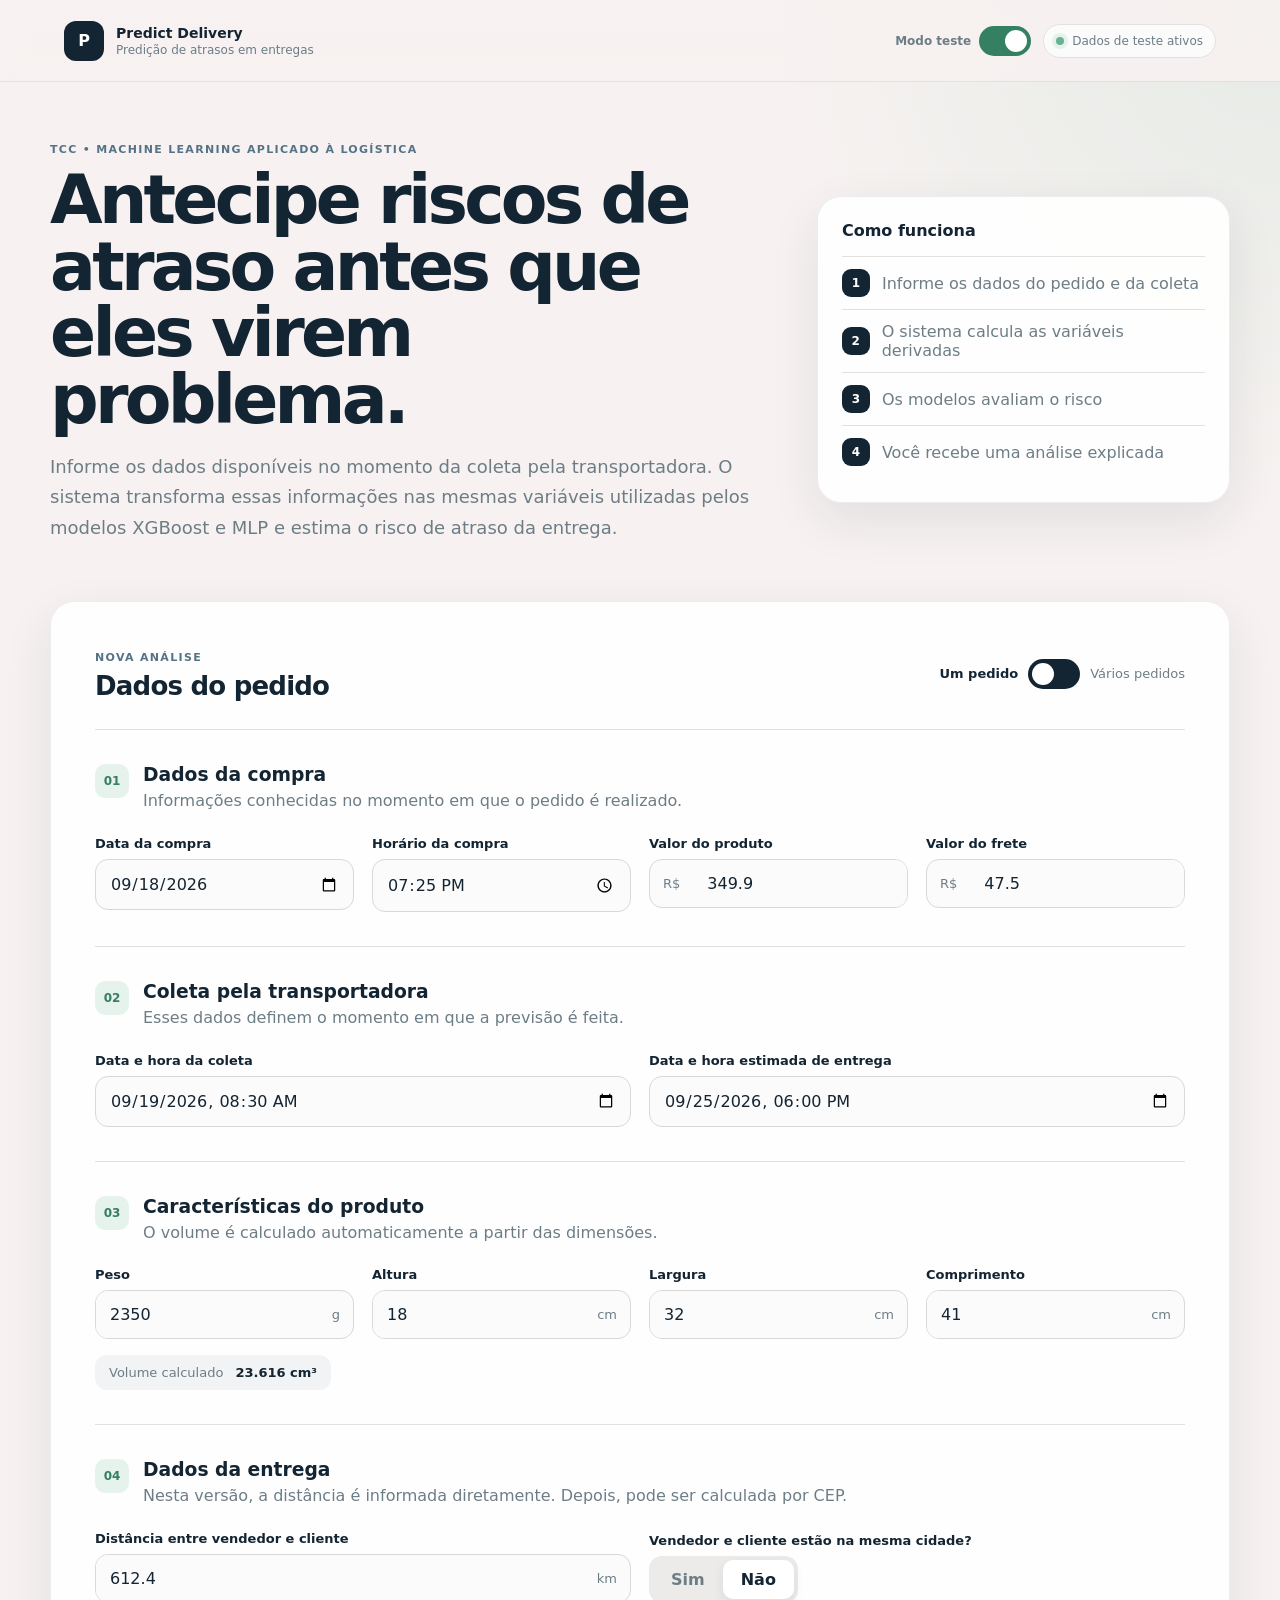
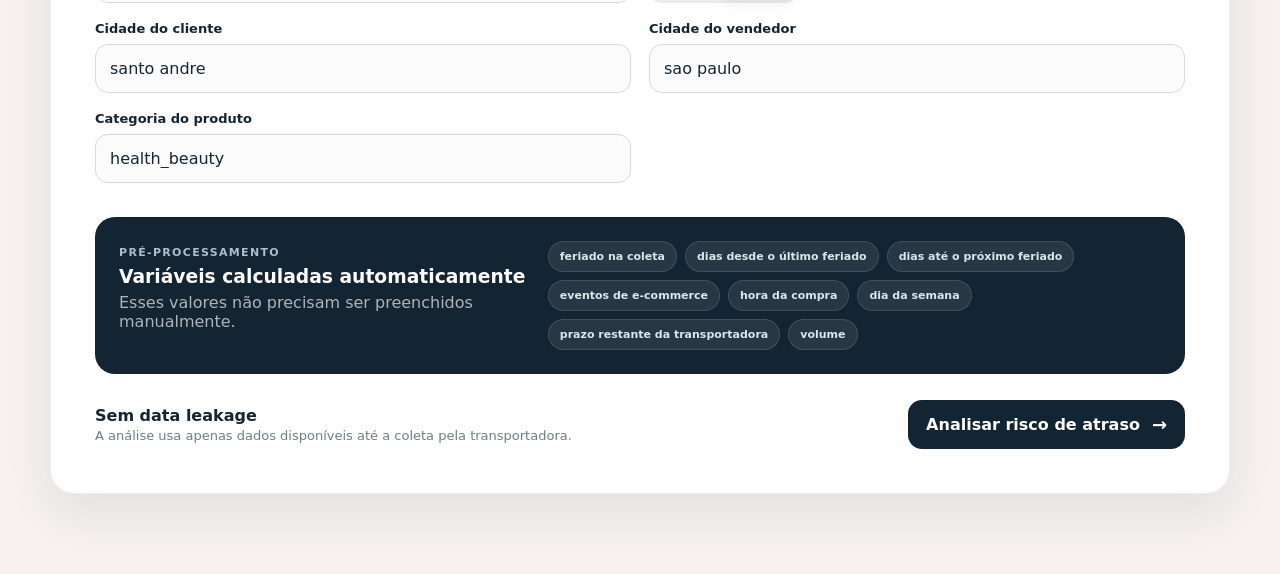
==== commit e1e4dab2: "Refactor code structure for improved readability and maintainability" ====
--- a/frontend/index.html
+++ b/frontend/index.html
@@ -38,7 +38,7 @@
         <h1>Antecipe riscos de atraso antes que eles virem problema.</h1>
         <p>
           Informe os dados disponíveis no momento da coleta pela transportadora. O sistema transforma
-          essas informações nas mesmas variáveis utilizadas pelos modelos e estima
+          essas informações nas mesmas variáveis utilizadas pelos modelos XGBoost e MLP e estima
           o risco de atraso da entrega.
         </p>
       </div>
@@ -317,7 +317,7 @@
       <div class="loading-steps">
         <div class="loading-step active"><span></span>Processando informações da compra</div>
         <div class="loading-step"><span></span>Calculando variáveis derivadas</div>
-        <div class="loading-step"><span></span>Executando modelos preditivos</div>
+        <div class="loading-step"><span></span>Executando os modelos preditivos</div>
         <div class="loading-step"><span></span>Preparando a explicação do resultado</div>
       </div>
     </div>
